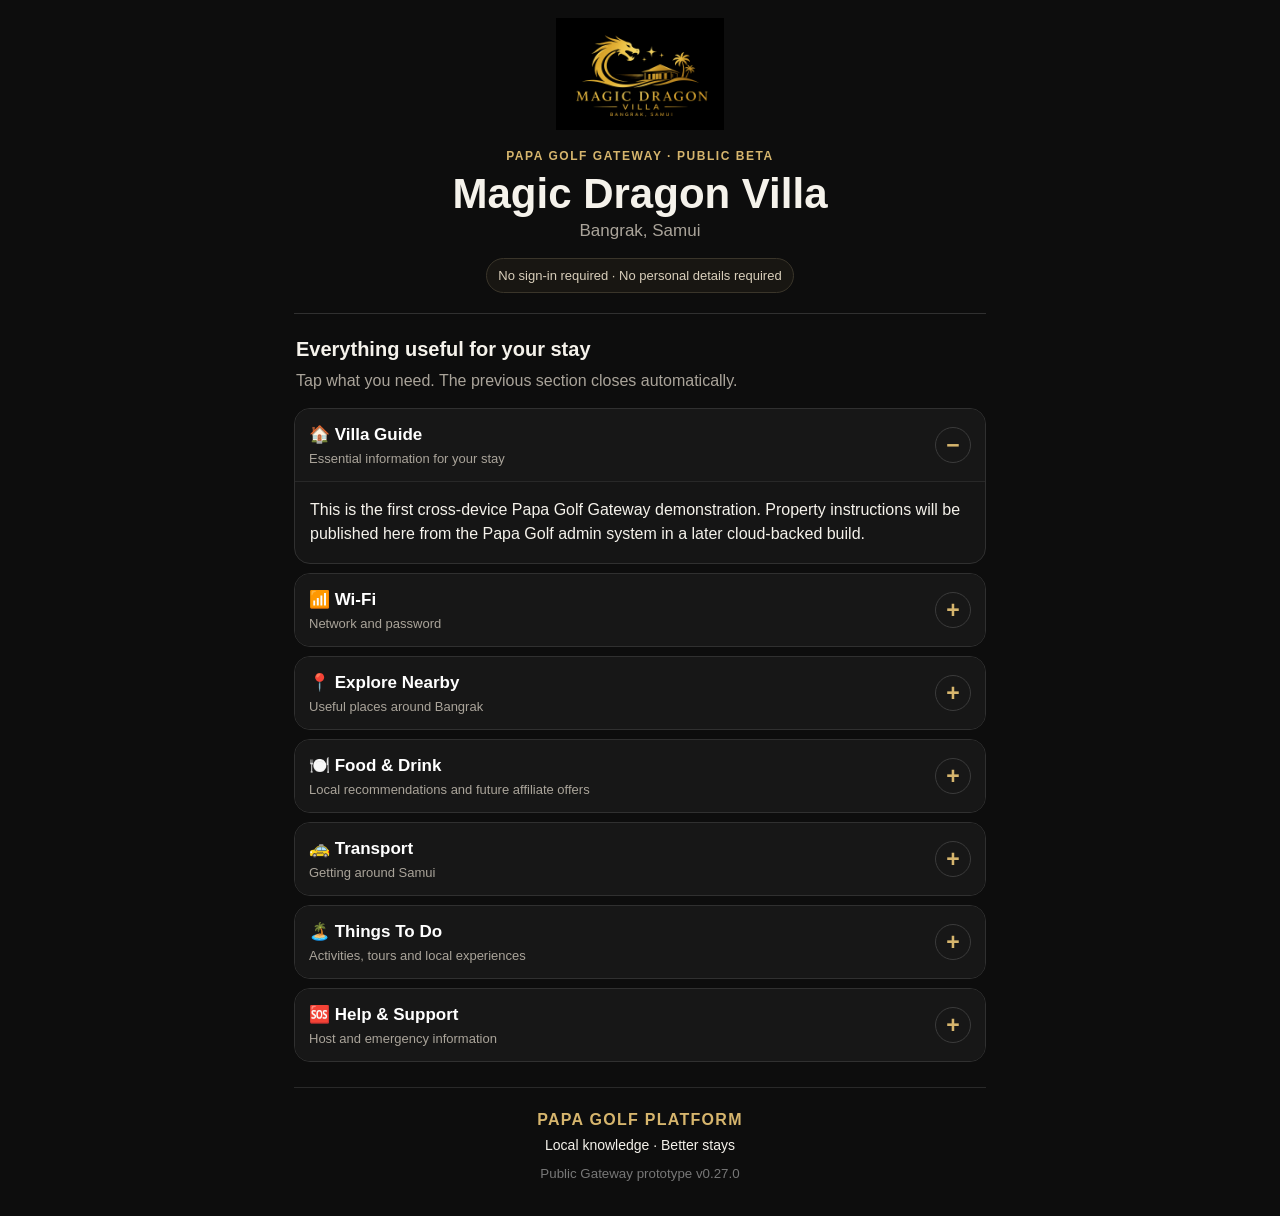
==== gateway-demo.html @ 20f24132 "Apply Papa Golf update" ====
<!doctype html><html lang="en"><head><meta charset="utf-8"><meta name="viewport" content="width=device-width,initial-scale=1,viewport-fit=cover"><meta name="theme-color" content="#0d0d0d"><title>Magic Dragon Villa · Papa Golf</title><link rel="stylesheet" href="gateway-demo.css?v=0.27.0"></head><body><main class="gateway-shell"><header class="gateway-hero"><img src="magic-dragon-villa-logo.png" alt="Magic Dragon Villa"><div class="kicker">PAPA GOLF GATEWAY · PUBLIC BETA</div><h1>Magic Dragon Villa</h1><p>Bangrak, Samui</p><div class="privacy-chip">No sign-in required · No personal details required</div></header><section class="intro"><h2>Everything useful for your stay</h2><p>Tap what you need. The previous section closes automatically.</p></section><nav id="gatewayMenu" class="gateway-menu" aria-label="Guest information"><article class="gate-section" data-open><button class="gate-toggle" type="button"><span><strong>🏠 Villa Guide</strong><small>Essential information for your stay</small></span><b>−</b></button><div class="gate-body"><p>This is the first cross-device Papa Golf Gateway demonstration. Property instructions will be published here from the Papa Golf admin system in a later cloud-backed build.</p></div></article><article class="gate-section"><button class="gate-toggle" type="button"><span><strong>📶 Wi-Fi</strong><small>Network and password</small></span><b>+</b></button><div class="gate-body"><div class="fact"><span>Network</span><strong>Papa Golf Guest</strong></div><div class="fact"><span>Password</span><strong>Shown on the villa card</strong></div></div></article><article class="gate-section"><button class="gate-toggle" type="button"><span><strong>📍 Explore Nearby</strong><small>Useful places around Bangrak</small></span><b>+</b></button><div class="gate-body"><p class="lead">Quick nearby searches centred on Magic Dragon Villa.</p><div class="action-grid"><a target="_blank" rel="noopener" href="https://www.google.com/maps/search/7-Eleven+Bangrak+Koh+Samui">Convenience stores</a><a target="_blank" rel="noopener" href="https://www.google.com/maps/search/pharmacy+Bangrak+Koh+Samui">Pharmacies</a><a target="_blank" rel="noopener" href="https://www.google.com/maps/search/petrol+Bangrak+Koh+Samui">Petrol</a><a target="_blank" rel="noopener" href="https://www.google.com/maps/search/ATM+Bangrak+Koh+Samui">ATMs</a></div><p class="note">Curated Papa Golf affiliate recommendations will replace generic searches as the Bangrak pilot grows.</p></div></article><article class="gate-section"><button class="gate-toggle" type="button"><span><strong>🍽️ Food & Drink</strong><small>Local recommendations and future affiliate offers</small></span><b>+</b></button><div class="gate-body"><p>During the Bangrak pilot this section will show selected local restaurants, bars and cafés—not an uncontrolled directory. Offers and promotions will be clearly labelled.</p></div></article><article class="gate-section"><button class="gate-toggle" type="button"><span><strong>🚕 Transport</strong><small>Getting around Samui</small></span><b>+</b></button><div class="gate-body"><p>Future Gateway versions will support approved taxis, vehicle hire, route information and direct navigation without requiring a guest account.</p></div></article><article class="gate-section"><button class="gate-toggle" type="button"><span><strong>🏝️ Things To Do</strong><small>Activities, tours and local experiences</small></span><b>+</b></button><div class="gate-body"><p>Activities will eventually be ranked using location, time, weather and the guest's optional preferences rather than simply showing the biggest list.</p></div></article><article class="gate-section"><button class="gate-toggle" type="button"><span><strong>🆘 Help & Support</strong><small>Host and emergency information</small></span><b>+</b></button><div class="gate-body"><p>This public test intentionally does not publish private host contact information. The production Gateway will expose only information approved for guests.</p></div></article></nav><footer><strong>PAPA GOLF PLATFORM</strong><span>Local knowledge · Better stays</span><small>Public Gateway prototype v0.27.0</small></footer></main><script src="gateway-demo.js?v=0.27.0"></script></body></html>
---- gateway-demo.css ----
:root{font-family:-apple-system,BlinkMacSystemFont,"SF Pro Text","Segoe UI",sans-serif;color:#f5f2eb;background:#0d0d0d;--gold:#d6b56d;--line:#303030;--muted:#aaa49a}*{box-sizing:border-box}body{margin:0;background:#0d0d0d;font-size:16px;line-height:1.5}.gateway-shell{width:min(720px,100%);margin:auto;padding:0 14px calc(32px + env(safe-area-inset-bottom))}.gateway-hero{text-align:center;padding:max(18px,env(safe-area-inset-top)) 8px 20px;border-bottom:1px solid var(--line)}.gateway-hero img{width:min(290px,82vw);height:112px;object-fit:contain}.kicker{margin-top:10px;color:var(--gold);font-size:12px;font-weight:900;letter-spacing:.13em}.gateway-hero h1{margin:7px 0 2px;font-size:clamp(30px,9vw,42px);line-height:1.05}.gateway-hero p{margin:0;color:var(--muted);font-size:17px}.privacy-chip{display:inline-block;margin-top:14px;padding:7px 11px;border:1px solid #3a352a;border-radius:999px;background:#181612;color:#d9cfbb;font-size:13px}.intro{padding:20px 2px 10px}.intro h2{font-size:20px;margin:0}.intro p{margin:5px 0;color:var(--muted)}.gateway-menu{display:grid;gap:9px}.gate-section{border:1px solid var(--line);border-radius:16px;overflow:hidden;background:#151515}.gate-toggle{width:100%;min-height:72px;padding:13px 14px;display:flex;justify-content:space-between;align-items:center;gap:12px;border:0;background:#171717;color:#fff;text-align:left;font:inherit}.gate-toggle span{display:grid;gap:3px}.gate-toggle strong{font-size:17px}.gate-toggle small{font-size:13px;line-height:1.3;color:var(--muted)}.gate-toggle b{width:36px;height:36px;display:grid;place-items:center;border:1px solid #3b3b3b;border-radius:50%;color:var(--gold);font-size:23px}.gate-body{display:none;padding:3px 15px 17px;border-top:1px solid #282828}.gate-section[data-open] .gate-body{display:block}.gate-body p{margin:13px 0 0}.fact{display:flex;justify-content:space-between;gap:16px;padding:14px 0;border-bottom:1px solid #2a2a2a}.fact:last-child{border-bottom:0}.fact span{color:var(--muted)}.fact strong{text-align:right;overflow-wrap:anywhere}.action-grid{display:grid;grid-template-columns:1fr 1fr;gap:9px;margin-top:13px}.action-grid a{min-height:50px;display:grid;place-items:center;padding:8px;border-radius:12px;background:var(--gold);color:#17120a;text-align:center;text-decoration:none;font-weight:850}.note{font-size:13px;color:var(--muted)}footer{display:grid;gap:3px;text-align:center;margin-top:25px;padding-top:20px;border-top:1px solid #292929}footer strong{color:var(--gold);letter-spacing:.08em}footer span{font-size:14px}footer small{margin-top:5px;color:#777}@media(max-width:430px){.action-grid{grid-template-columns:1fr}.gateway-shell{padding-left:12px;padding-right:12px}}
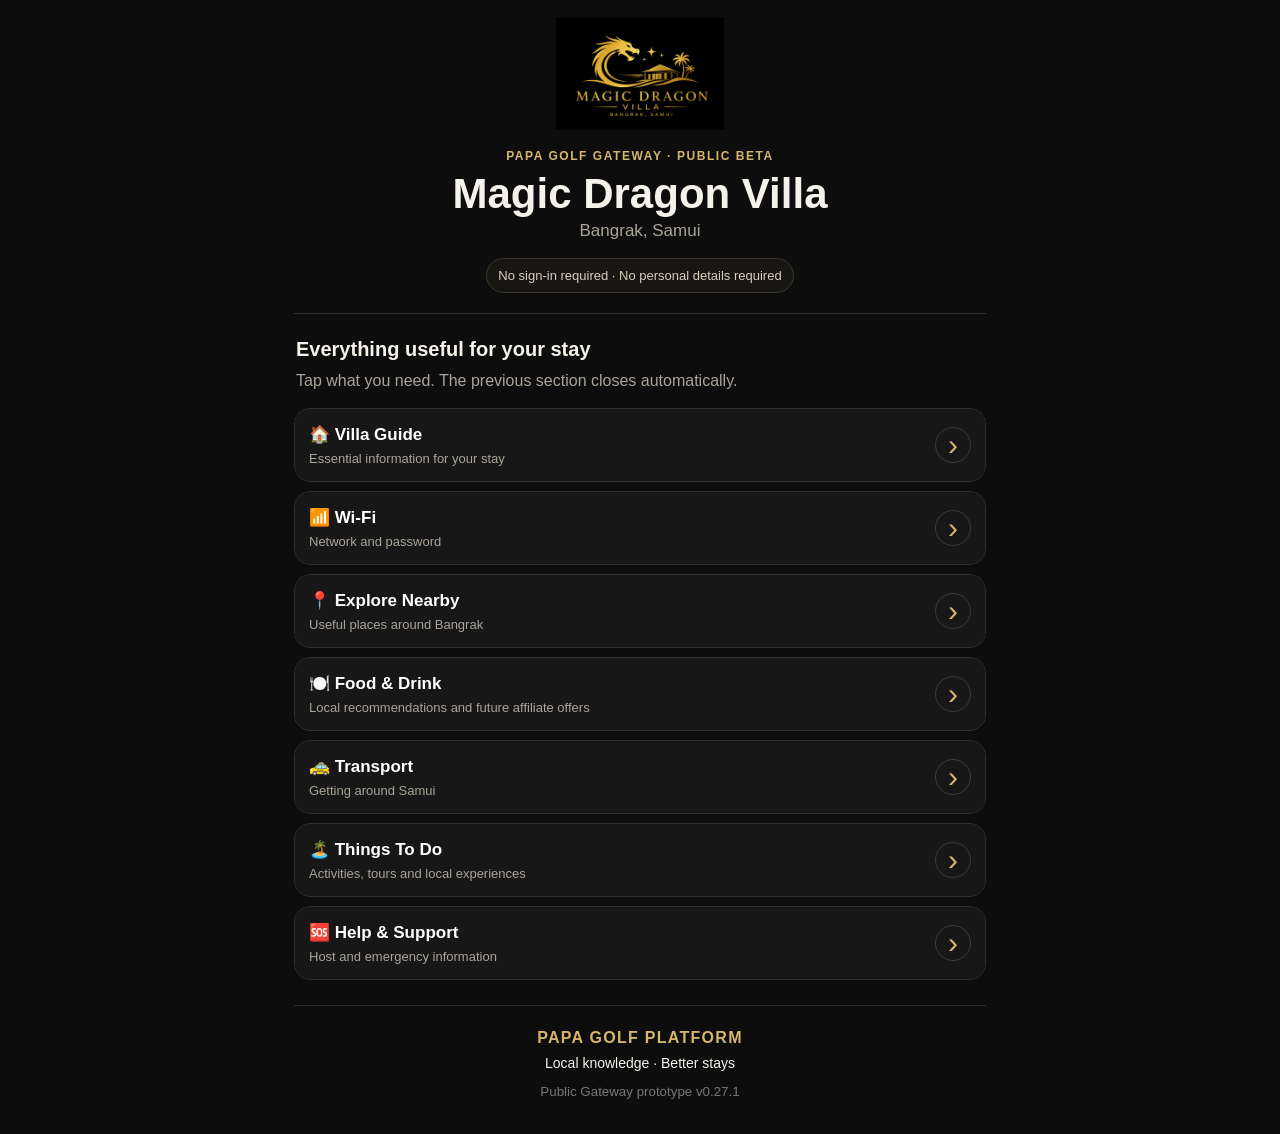
==== commit e24efe26: "Apply Papa Golf update" ====
--- a/gateway-demo.html
+++ b/gateway-demo.html
@@ -1 +1 @@
-<!doctype html><html lang="en"><head><meta charset="utf-8"><meta name="viewport" content="width=device-width,initial-scale=1,viewport-fit=cover"><meta name="theme-color" content="#0d0d0d"><title>Magic Dragon Villa · Papa Golf</title><link rel="stylesheet" href="gateway-demo.css?v=0.27.0"></head><body><main class="gateway-shell"><header class="gateway-hero"><img src="magic-dragon-villa-logo.png" alt="Magic Dragon Villa"><div class="kicker">PAPA GOLF GATEWAY · PUBLIC BETA</div><h1>Magic Dragon Villa</h1><p>Bangrak, Samui</p><div class="privacy-chip">No sign-in required · No personal details required</div></header><section class="intro"><h2>Everything useful for your stay</h2><p>Tap what you need. The previous section closes automatically.</p></section><nav id="gatewayMenu" class="gateway-menu" aria-label="Guest information"><article class="gate-section" data-open><button class="gate-toggle" type="button"><span><strong>🏠 Villa Guide</strong><small>Essential information for your stay</small></span><b>−</b></button><div class="gate-body"><p>This is the first cross-device Papa Golf Gateway demonstration. Property instructions will be published here from the Papa Golf admin system in a later cloud-backed build.</p></div></article><article class="gate-section"><button class="gate-toggle" type="button"><span><strong>📶 Wi-Fi</strong><small>Network and password</small></span><b>+</b></button><div class="gate-body"><div class="fact"><span>Network</span><strong>Papa Golf Guest</strong></div><div class="fact"><span>Password</span><strong>Shown on the villa card</strong></div></div></article><article class="gate-section"><button class="gate-toggle" type="button"><span><strong>📍 Explore Nearby</strong><small>Useful places around Bangrak</small></span><b>+</b></button><div class="gate-body"><p class="lead">Quick nearby searches centred on Magic Dragon Villa.</p><div class="action-grid"><a target="_blank" rel="noopener" href="https://www.google.com/maps/search/7-Eleven+Bangrak+Koh+Samui">Convenience stores</a><a target="_blank" rel="noopener" href="https://www.google.com/maps/search/pharmacy+Bangrak+Koh+Samui">Pharmacies</a><a target="_blank" rel="noopener" href="https://www.google.com/maps/search/petrol+Bangrak+Koh+Samui">Petrol</a><a target="_blank" rel="noopener" href="https://www.google.com/maps/search/ATM+Bangrak+Koh+Samui">ATMs</a></div><p class="note">Curated Papa Golf affiliate recommendations will replace generic searches as the Bangrak pilot grows.</p></div></article><article class="gate-section"><button class="gate-toggle" type="button"><span><strong>🍽️ Food & Drink</strong><small>Local recommendations and future affiliate offers</small></span><b>+</b></button><div class="gate-body"><p>During the Bangrak pilot this section will show selected local restaurants, bars and cafés—not an uncontrolled directory. Offers and promotions will be clearly labelled.</p></div></article><article class="gate-section"><button class="gate-toggle" type="button"><span><strong>🚕 Transport</strong><small>Getting around Samui</small></span><b>+</b></button><div class="gate-body"><p>Future Gateway versions will support approved taxis, vehicle hire, route information and direct navigation without requiring a guest account.</p></div></article><article class="gate-section"><button class="gate-toggle" type="button"><span><strong>🏝️ Things To Do</strong><small>Activities, tours and local experiences</small></span><b>+</b></button><div class="gate-body"><p>Activities will eventually be ranked using location, time, weather and the guest's optional preferences rather than simply showing the biggest list.</p></div></article><article class="gate-section"><button class="gate-toggle" type="button"><span><strong>🆘 Help & Support</strong><small>Host and emergency information</small></span><b>+</b></button><div class="gate-body"><p>This public test intentionally does not publish private host contact information. The production Gateway will expose only information approved for guests.</p></div></article></nav><footer><strong>PAPA GOLF PLATFORM</strong><span>Local knowledge · Better stays</span><small>Public Gateway prototype v0.27.0</small></footer></main><script src="gateway-demo.js?v=0.27.0"></script></body></html>+<!doctype html><html lang="en"><head><meta charset="utf-8"><meta name="viewport" content="width=device-width,initial-scale=1,viewport-fit=cover"><meta name="theme-color" content="#0d0d0d"><title>Magic Dragon Villa · Papa Golf</title><link rel="stylesheet" href="gateway-demo.css?v=0.27.1"></head><body><main class="gateway-shell"><header class="gateway-hero"><img src="magic-dragon-villa-logo.png" alt="Magic Dragon Villa"><div class="kicker">PAPA GOLF GATEWAY · PUBLIC BETA</div><h1>Magic Dragon Villa</h1><p>Bangrak, Samui</p><div class="privacy-chip">No sign-in required · No personal details required</div></header><section class="intro"><h2>Everything useful for your stay</h2><p>Tap what you need. The previous section closes automatically.</p></section><nav id="gatewayMenu" class="gateway-menu" aria-label="Guest information"><article class="gate-section"><button class="gate-toggle" type="button"><span><strong>🏠 Villa Guide</strong><small>Essential information for your stay</small></span><b>›</b></button><div class="gate-body"><p>This is the first cross-device Papa Golf Gateway demonstration. Property instructions will be published here from the Papa Golf admin system in a later cloud-backed build.</p></div></article><article class="gate-section"><button class="gate-toggle" type="button"><span><strong>📶 Wi-Fi</strong><small>Network and password</small></span><b>›</b></button><div class="gate-body"><div class="fact"><span>Network</span><strong>Papa Golf Guest</strong></div><div class="fact"><span>Password</span><strong>Shown on the villa card</strong></div></div></article><article class="gate-section"><button class="gate-toggle" type="button"><span><strong>📍 Explore Nearby</strong><small>Useful places around Bangrak</small></span><b>›</b></button><div class="gate-body"><p class="lead">Quick nearby searches centred on Magic Dragon Villa.</p><div class="action-grid"><a target="_blank" rel="noopener" href="https://www.google.com/maps/search/7-Eleven+Bangrak+Koh+Samui">Convenience stores</a><a target="_blank" rel="noopener" href="https://www.google.com/maps/search/pharmacy+Bangrak+Koh+Samui">Pharmacies</a><a target="_blank" rel="noopener" href="https://www.google.com/maps/search/petrol+Bangrak+Koh+Samui">Petrol</a><a target="_blank" rel="noopener" href="https://www.google.com/maps/search/ATM+Bangrak+Koh+Samui">ATMs</a></div><p class="note">Curated Papa Golf affiliate recommendations will replace generic searches as the Bangrak pilot grows.</p></div></article><article class="gate-section"><button class="gate-toggle" type="button"><span><strong>🍽️ Food & Drink</strong><small>Local recommendations and future affiliate offers</small></span><b>›</b></button><div class="gate-body"><p>During the Bangrak pilot this section will show selected local restaurants, bars and cafés—not an uncontrolled directory. Offers and promotions will be clearly labelled.</p></div></article><article class="gate-section"><button class="gate-toggle" type="button"><span><strong>🚕 Transport</strong><small>Getting around Samui</small></span><b>›</b></button><div class="gate-body"><p>Future Gateway versions will support approved taxis, vehicle hire, route information and direct navigation without requiring a guest account.</p></div></article><article class="gate-section"><button class="gate-toggle" type="button"><span><strong>🏝️ Things To Do</strong><small>Activities, tours and local experiences</small></span><b>›</b></button><div class="gate-body"><p>Activities will eventually be ranked using location, time, weather and the guest's optional preferences rather than simply showing the biggest list.</p></div></article><article class="gate-section"><button class="gate-toggle" type="button"><span><strong>🆘 Help & Support</strong><small>Host and emergency information</small></span><b>›</b></button><div class="gate-body"><p>This public test intentionally does not publish private host contact information. The production Gateway will expose only information approved for guests.</p></div></article></nav><footer><strong>PAPA GOLF PLATFORM</strong><span>Local knowledge · Better stays</span><small>Public Gateway prototype v0.27.1</small></footer></main><script src="gateway-demo.js?v=0.27.1"></script></body></html>
--- a/gateway-demo.css
+++ b/gateway-demo.css
@@ -1 +1,2 @@
-:root{font-family:-apple-system,BlinkMacSystemFont,"SF Pro Text","Segoe UI",sans-serif;color:#f5f2eb;background:#0d0d0d;--gold:#d6b56d;--line:#303030;--muted:#aaa49a}*{box-sizing:border-box}body{margin:0;background:#0d0d0d;font-size:16px;line-height:1.5}.gateway-shell{width:min(720px,100%);margin:auto;padding:0 14px calc(32px + env(safe-area-inset-bottom))}.gateway-hero{text-align:center;padding:max(18px,env(safe-area-inset-top)) 8px 20px;border-bottom:1px solid var(--line)}.gateway-hero img{width:min(290px,82vw);height:112px;object-fit:contain}.kicker{margin-top:10px;color:var(--gold);font-size:12px;font-weight:900;letter-spacing:.13em}.gateway-hero h1{margin:7px 0 2px;font-size:clamp(30px,9vw,42px);line-height:1.05}.gateway-hero p{margin:0;color:var(--muted);font-size:17px}.privacy-chip{display:inline-block;margin-top:14px;padding:7px 11px;border:1px solid #3a352a;border-radius:999px;background:#181612;color:#d9cfbb;font-size:13px}.intro{padding:20px 2px 10px}.intro h2{font-size:20px;margin:0}.intro p{margin:5px 0;color:var(--muted)}.gateway-menu{display:grid;gap:9px}.gate-section{border:1px solid var(--line);border-radius:16px;overflow:hidden;background:#151515}.gate-toggle{width:100%;min-height:72px;padding:13px 14px;display:flex;justify-content:space-between;align-items:center;gap:12px;border:0;background:#171717;color:#fff;text-align:left;font:inherit}.gate-toggle span{display:grid;gap:3px}.gate-toggle strong{font-size:17px}.gate-toggle small{font-size:13px;line-height:1.3;color:var(--muted)}.gate-toggle b{width:36px;height:36px;display:grid;place-items:center;border:1px solid #3b3b3b;border-radius:50%;color:var(--gold);font-size:23px}.gate-body{display:none;padding:3px 15px 17px;border-top:1px solid #282828}.gate-section[data-open] .gate-body{display:block}.gate-body p{margin:13px 0 0}.fact{display:flex;justify-content:space-between;gap:16px;padding:14px 0;border-bottom:1px solid #2a2a2a}.fact:last-child{border-bottom:0}.fact span{color:var(--muted)}.fact strong{text-align:right;overflow-wrap:anywhere}.action-grid{display:grid;grid-template-columns:1fr 1fr;gap:9px;margin-top:13px}.action-grid a{min-height:50px;display:grid;place-items:center;padding:8px;border-radius:12px;background:var(--gold);color:#17120a;text-align:center;text-decoration:none;font-weight:850}.note{font-size:13px;color:var(--muted)}footer{display:grid;gap:3px;text-align:center;margin-top:25px;padding-top:20px;border-top:1px solid #292929}footer strong{color:var(--gold);letter-spacing:.08em}footer span{font-size:14px}footer small{margin-top:5px;color:#777}@media(max-width:430px){.action-grid{grid-template-columns:1fr}.gateway-shell{padding-left:12px;padding-right:12px}}+:root{font-family:-apple-system,BlinkMacSystemFont,"SF Pro Text","Segoe UI",sans-serif;color:#f5f2eb;background:#0d0d0d;--gold:#d6b56d;--line:#303030;--muted:#aaa49a}*{box-sizing:border-box}body{margin:0;background:#0d0d0d;font-size:16px;line-height:1.5}.gateway-shell{width:min(720px,100%);margin:auto;padding:0 14px calc(32px + env(safe-area-inset-bottom))}.gateway-hero{text-align:center;padding:max(18px,env(safe-area-inset-top)) 8px 20px;border-bottom:1px solid var(--line)}.gateway-hero img{width:min(290px,82vw);height:112px;object-fit:contain}.kicker{margin-top:10px;color:var(--gold);font-size:12px;font-weight:900;letter-spacing:.13em}.gateway-hero h1{margin:7px 0 2px;font-size:clamp(30px,9vw,42px);line-height:1.05}.gateway-hero p{margin:0;color:var(--muted);font-size:17px}.privacy-chip{display:inline-block;margin-top:14px;padding:7px 11px;border:1px solid #3a352a;border-radius:999px;background:#181612;color:#d9cfbb;font-size:13px}.intro{padding:20px 2px 10px}.intro h2{font-size:20px;margin:0}.intro p{margin:5px 0;color:var(--muted)}.gateway-menu{display:grid;gap:9px}.gate-section{border:1px solid var(--line);border-radius:16px;overflow:hidden;background:#151515}.gate-toggle{width:100%;min-height:72px;padding:13px 14px;display:flex;justify-content:space-between;align-items:center;gap:12px;border:0;background:#171717;color:#fff;text-align:left;font:inherit}.gate-toggle span{display:grid;gap:3px}.gate-toggle strong{font-size:17px}.gate-toggle small{font-size:13px;line-height:1.3;color:var(--muted)}.gate-toggle b{width:36px;height:36px;display:grid;place-items:center;border:1px solid #3b3b3b;border-radius:50%;color:var(--gold);font-size:23px}.gate-body{display:none;padding:3px 15px 17px;border-top:1px solid #282828}.gate-section[data-open] .gate-body{display:block}.gate-body p{margin:13px 0 0}.fact{display:flex;justify-content:space-between;gap:16px;padding:14px 0;border-bottom:1px solid #2a2a2a}.fact:last-child{border-bottom:0}.fact span{color:var(--muted)}.fact strong{text-align:right;overflow-wrap:anywhere}.action-grid{display:grid;grid-template-columns:1fr 1fr;gap:9px;margin-top:13px}.action-grid a{min-height:50px;display:grid;place-items:center;padding:8px;border-radius:12px;background:var(--gold);color:#17120a;text-align:center;text-decoration:none;font-weight:850}.note{font-size:13px;color:var(--muted)}footer{display:grid;gap:3px;text-align:center;margin-top:25px;padding-top:20px;border-top:1px solid #292929}footer strong{color:var(--gold);letter-spacing:.08em}footer span{font-size:14px}footer small{margin-top:5px;color:#777}@media(max-width:430px){.action-grid{grid-template-columns:1fr}.gateway-shell{padding-left:12px;padding-right:12px}}
+.gate-toggle b{font-size:30px;line-height:1;font-weight:500;min-width:28px;text-align:center}
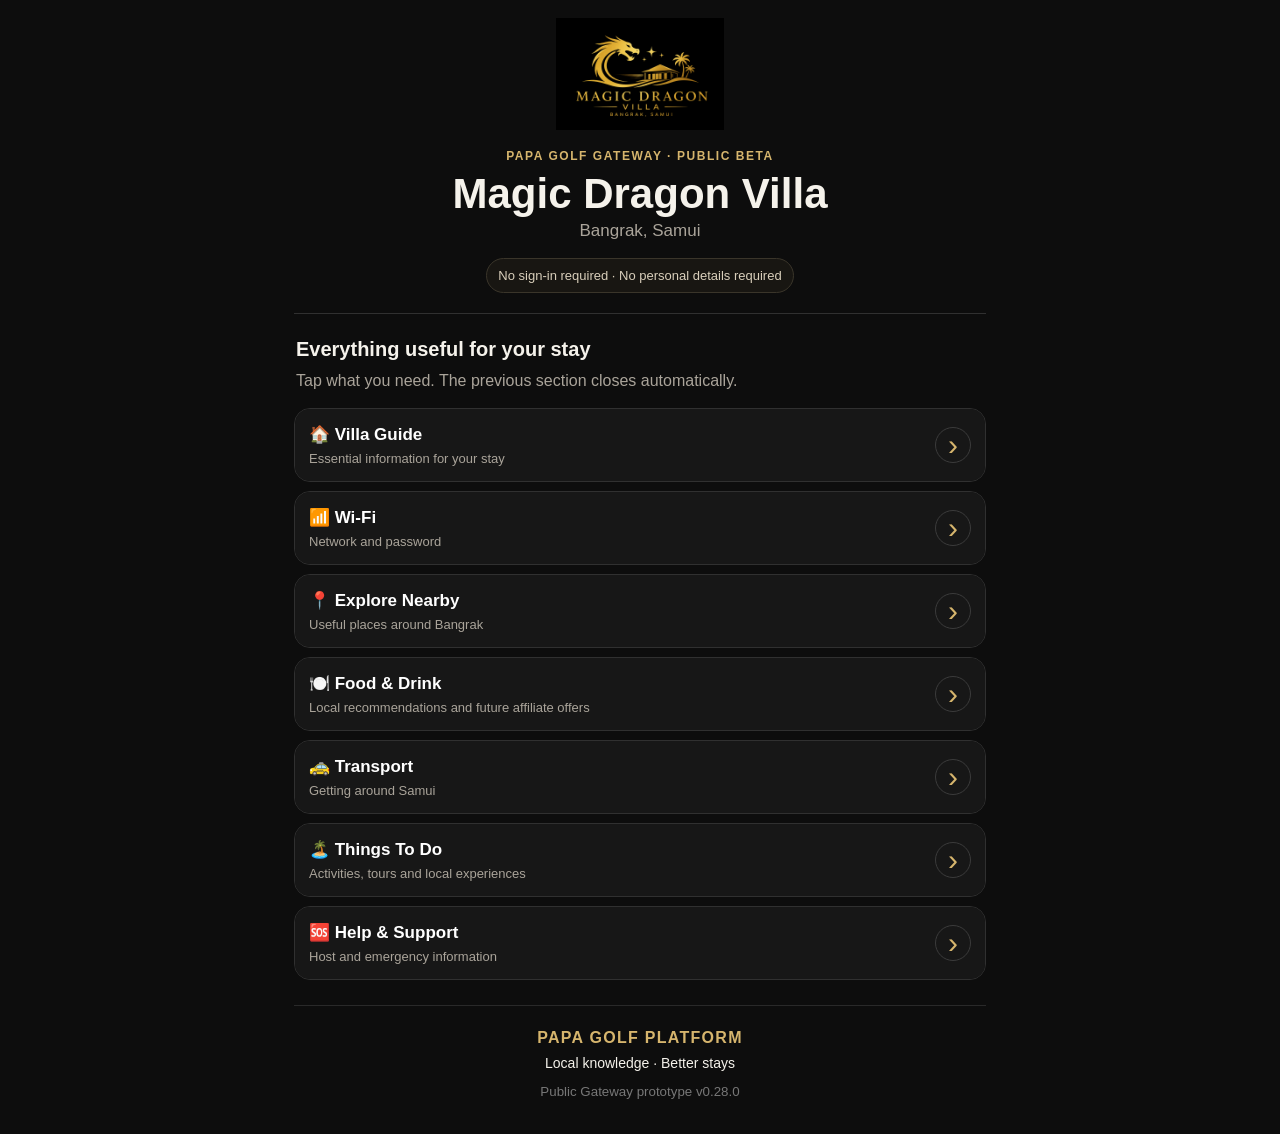
==== commit 6b792230: "Apply Papa Golf update" ====
--- a/gateway-demo.html
+++ b/gateway-demo.html
@@ -1 +1 @@
-<!doctype html><html lang="en"><head><meta charset="utf-8"><meta name="viewport" content="width=device-width,initial-scale=1,viewport-fit=cover"><meta name="theme-color" content="#0d0d0d"><title>Magic Dragon Villa · Papa Golf</title><link rel="stylesheet" href="gateway-demo.css?v=0.27.1"></head><body><main class="gateway-shell"><header class="gateway-hero"><img src="magic-dragon-villa-logo.png" alt="Magic Dragon Villa"><div class="kicker">PAPA GOLF GATEWAY · PUBLIC BETA</div><h1>Magic Dragon Villa</h1><p>Bangrak, Samui</p><div class="privacy-chip">No sign-in required · No personal details required</div></header><section class="intro"><h2>Everything useful for your stay</h2><p>Tap what you need. The previous section closes automatically.</p></section><nav id="gatewayMenu" class="gateway-menu" aria-label="Guest information"><article class="gate-section"><button class="gate-toggle" type="button"><span><strong>🏠 Villa Guide</strong><small>Essential information for your stay</small></span><b>›</b></button><div class="gate-body"><p>This is the first cross-device Papa Golf Gateway demonstration. Property instructions will be published here from the Papa Golf admin system in a later cloud-backed build.</p></div></article><article class="gate-section"><button class="gate-toggle" type="button"><span><strong>📶 Wi-Fi</strong><small>Network and password</small></span><b>›</b></button><div class="gate-body"><div class="fact"><span>Network</span><strong>Papa Golf Guest</strong></div><div class="fact"><span>Password</span><strong>Shown on the villa card</strong></div></div></article><article class="gate-section"><button class="gate-toggle" type="button"><span><strong>📍 Explore Nearby</strong><small>Useful places around Bangrak</small></span><b>›</b></button><div class="gate-body"><p class="lead">Quick nearby searches centred on Magic Dragon Villa.</p><div class="action-grid"><a target="_blank" rel="noopener" href="https://www.google.com/maps/search/7-Eleven+Bangrak+Koh+Samui">Convenience stores</a><a target="_blank" rel="noopener" href="https://www.google.com/maps/search/pharmacy+Bangrak+Koh+Samui">Pharmacies</a><a target="_blank" rel="noopener" href="https://www.google.com/maps/search/petrol+Bangrak+Koh+Samui">Petrol</a><a target="_blank" rel="noopener" href="https://www.google.com/maps/search/ATM+Bangrak+Koh+Samui">ATMs</a></div><p class="note">Curated Papa Golf affiliate recommendations will replace generic searches as the Bangrak pilot grows.</p></div></article><article class="gate-section"><button class="gate-toggle" type="button"><span><strong>🍽️ Food & Drink</strong><small>Local recommendations and future affiliate offers</small></span><b>›</b></button><div class="gate-body"><p>During the Bangrak pilot this section will show selected local restaurants, bars and cafés—not an uncontrolled directory. Offers and promotions will be clearly labelled.</p></div></article><article class="gate-section"><button class="gate-toggle" type="button"><span><strong>🚕 Transport</strong><small>Getting around Samui</small></span><b>›</b></button><div class="gate-body"><p>Future Gateway versions will support approved taxis, vehicle hire, route information and direct navigation without requiring a guest account.</p></div></article><article class="gate-section"><button class="gate-toggle" type="button"><span><strong>🏝️ Things To Do</strong><small>Activities, tours and local experiences</small></span><b>›</b></button><div class="gate-body"><p>Activities will eventually be ranked using location, time, weather and the guest's optional preferences rather than simply showing the biggest list.</p></div></article><article class="gate-section"><button class="gate-toggle" type="button"><span><strong>🆘 Help & Support</strong><small>Host and emergency information</small></span><b>›</b></button><div class="gate-body"><p>This public test intentionally does not publish private host contact information. The production Gateway will expose only information approved for guests.</p></div></article></nav><footer><strong>PAPA GOLF PLATFORM</strong><span>Local knowledge · Better stays</span><small>Public Gateway prototype v0.27.1</small></footer></main><script src="gateway-demo.js?v=0.27.1"></script></body></html>+<!doctype html><html lang="en"><head><meta charset="utf-8"><meta name="viewport" content="width=device-width,initial-scale=1,viewport-fit=cover"><meta name="theme-color" content="#0d0d0d"><title>Magic Dragon Villa · Papa Golf</title><link rel="stylesheet" href="gateway-demo.css?v=0.28.0"></head><body><main class="gateway-shell"><header class="gateway-hero"><img src="magic-dragon-villa-logo.png" alt="Magic Dragon Villa"><div class="kicker">PAPA GOLF GATEWAY · PUBLIC BETA</div><h1>Magic Dragon Villa</h1><p>Bangrak, Samui</p><div class="privacy-chip">No sign-in required · No personal details required</div></header><section class="intro"><h2>Everything useful for your stay</h2><p>Tap what you need. The previous section closes automatically.</p></section><nav id="gatewayMenu" class="gateway-menu" aria-label="Guest information"><article class="gate-section"><button class="gate-toggle" type="button"><span><strong>🏠 Villa Guide</strong><small>Essential information for your stay</small></span><b>›</b></button><div class="gate-body"><p>This is the first cross-device Papa Golf Gateway demonstration. Property instructions will be published here from the Papa Golf admin system in a later cloud-backed build.</p></div></article><article class="gate-section"><button class="gate-toggle" type="button"><span><strong>📶 Wi-Fi</strong><small>Network and password</small></span><b>›</b></button><div class="gate-body"><div class="fact"><span>Network</span><strong>Papa Golf Guest</strong></div><div class="fact"><span>Password</span><strong>Shown on the villa card</strong></div></div></article><article class="gate-section"><button class="gate-toggle" type="button"><span><strong>📍 Explore Nearby</strong><small>Useful places around Bangrak</small></span><b>›</b></button><div class="gate-body"><p class="lead">Quick nearby searches centred on Magic Dragon Villa.</p><div class="action-grid"><a target="_blank" rel="noopener" href="https://www.google.com/maps/search/7-Eleven+Bangrak+Koh+Samui">Convenience stores</a><a target="_blank" rel="noopener" href="https://www.google.com/maps/search/pharmacy+Bangrak+Koh+Samui">Pharmacies</a><a target="_blank" rel="noopener" href="https://www.google.com/maps/search/petrol+Bangrak+Koh+Samui">Petrol</a><a target="_blank" rel="noopener" href="https://www.google.com/maps/search/ATM+Bangrak+Koh+Samui">ATMs</a></div><p class="note">Curated Papa Golf affiliate recommendations will replace generic searches as the Bangrak pilot grows.</p></div></article><article class="gate-section"><button class="gate-toggle" type="button"><span><strong>🍽️ Food & Drink</strong><small>Local recommendations and future affiliate offers</small></span><b>›</b></button><div class="gate-body"><p>During the Bangrak pilot this section will show selected local restaurants, bars and cafés—not an uncontrolled directory. Offers and promotions will be clearly labelled.</p></div></article><article class="gate-section"><button class="gate-toggle" type="button"><span><strong>🚕 Transport</strong><small>Getting around Samui</small></span><b>›</b></button><div class="gate-body"><p>Future Gateway versions will support approved taxis, vehicle hire, route information and direct navigation without requiring a guest account.</p></div></article><article class="gate-section"><button class="gate-toggle" type="button"><span><strong>🏝️ Things To Do</strong><small>Activities, tours and local experiences</small></span><b>›</b></button><div class="gate-body"><p>Activities will eventually be ranked using location, time, weather and the guest's optional preferences rather than simply showing the biggest list.</p></div></article><article class="gate-section"><button class="gate-toggle" type="button"><span><strong>🆘 Help & Support</strong><small>Host and emergency information</small></span><b>›</b></button><div class="gate-body"><p>This public test intentionally does not publish private host contact information. The production Gateway will expose only information approved for guests.</p></div></article></nav><footer><strong>PAPA GOLF PLATFORM</strong><span>Local knowledge · Better stays</span><small>Public Gateway prototype v0.28.0</small></footer></main><script src="gateway-demo.js?v=0.28.0"></script></body></html>
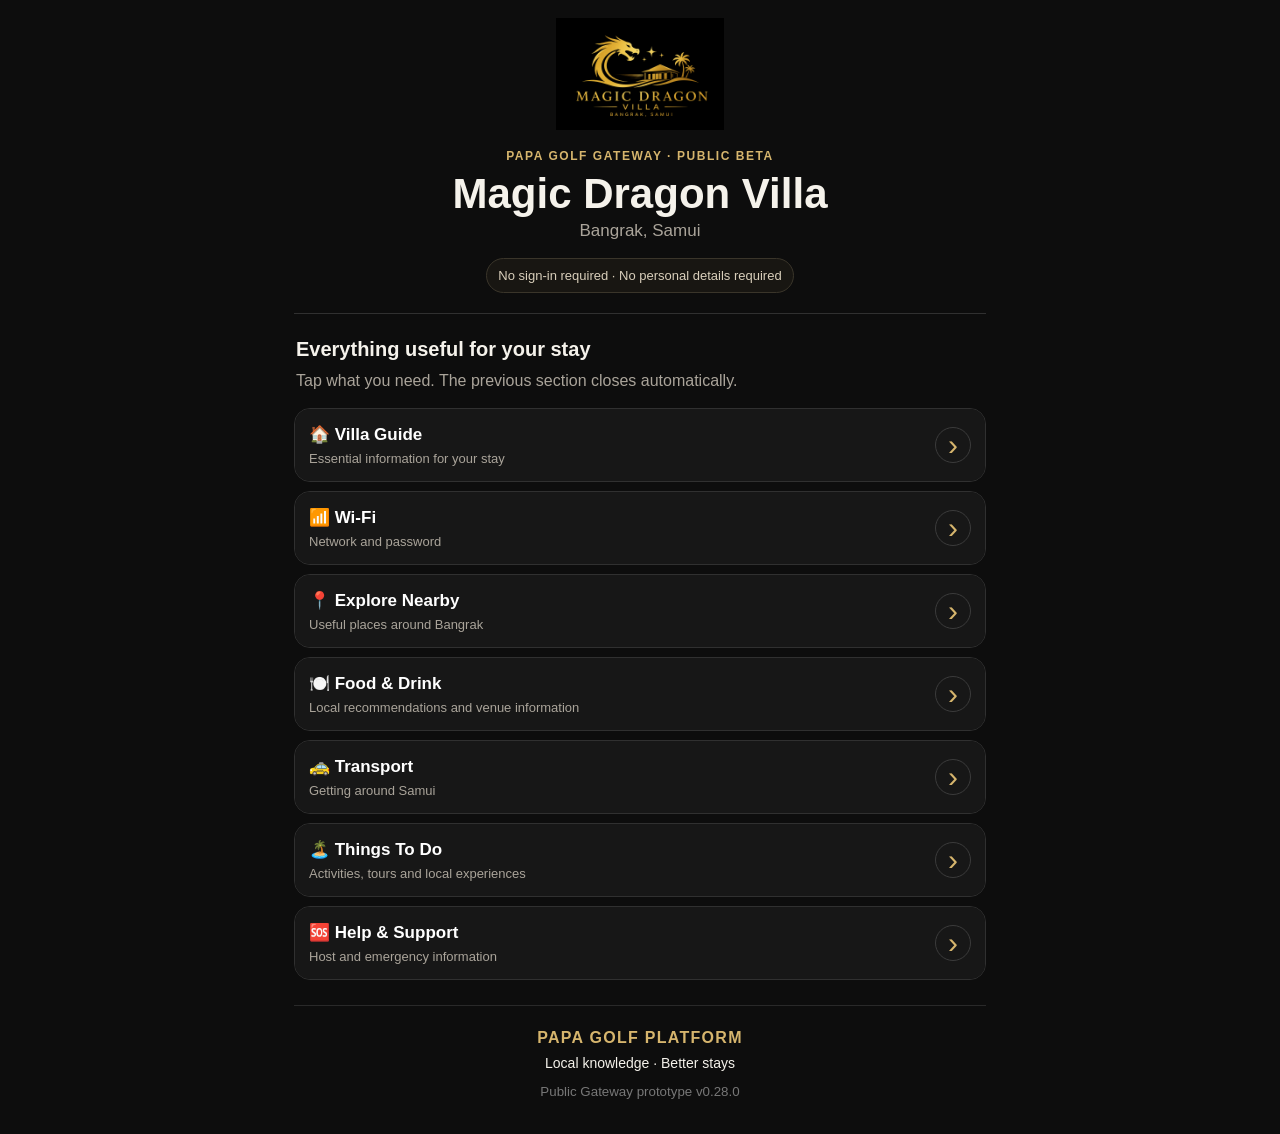
==== commit 0a1ba917: "Apply Papa Golf update" ====
--- a/gateway-demo.html
+++ b/gateway-demo.html
@@ -1 +1 @@
-<!doctype html><html lang="en"><head><meta charset="utf-8"><meta name="viewport" content="width=device-width,initial-scale=1,viewport-fit=cover"><meta name="theme-color" content="#0d0d0d"><title>Magic Dragon Villa · Papa Golf</title><link rel="stylesheet" href="gateway-demo.css?v=0.28.0"></head><body><main class="gateway-shell"><header class="gateway-hero"><img src="magic-dragon-villa-logo.png" alt="Magic Dragon Villa"><div class="kicker">PAPA GOLF GATEWAY · PUBLIC BETA</div><h1>Magic Dragon Villa</h1><p>Bangrak, Samui</p><div class="privacy-chip">No sign-in required · No personal details required</div></header><section class="intro"><h2>Everything useful for your stay</h2><p>Tap what you need. The previous section closes automatically.</p></section><nav id="gatewayMenu" class="gateway-menu" aria-label="Guest information"><article class="gate-section"><button class="gate-toggle" type="button"><span><strong>🏠 Villa Guide</strong><small>Essential information for your stay</small></span><b>›</b></button><div class="gate-body"><p>This is the first cross-device Papa Golf Gateway demonstration. Property instructions will be published here from the Papa Golf admin system in a later cloud-backed build.</p></div></article><article class="gate-section"><button class="gate-toggle" type="button"><span><strong>📶 Wi-Fi</strong><small>Network and password</small></span><b>›</b></button><div class="gate-body"><div class="fact"><span>Network</span><strong>Papa Golf Guest</strong></div><div class="fact"><span>Password</span><strong>Shown on the villa card</strong></div></div></article><article class="gate-section"><button class="gate-toggle" type="button"><span><strong>📍 Explore Nearby</strong><small>Useful places around Bangrak</small></span><b>›</b></button><div class="gate-body"><p class="lead">Quick nearby searches centred on Magic Dragon Villa.</p><div class="action-grid"><a target="_blank" rel="noopener" href="https://www.google.com/maps/search/7-Eleven+Bangrak+Koh+Samui">Convenience stores</a><a target="_blank" rel="noopener" href="https://www.google.com/maps/search/pharmacy+Bangrak+Koh+Samui">Pharmacies</a><a target="_blank" rel="noopener" href="https://www.google.com/maps/search/petrol+Bangrak+Koh+Samui">Petrol</a><a target="_blank" rel="noopener" href="https://www.google.com/maps/search/ATM+Bangrak+Koh+Samui">ATMs</a></div><p class="note">Curated Papa Golf affiliate recommendations will replace generic searches as the Bangrak pilot grows.</p></div></article><article class="gate-section"><button class="gate-toggle" type="button"><span><strong>🍽️ Food & Drink</strong><small>Local recommendations and future affiliate offers</small></span><b>›</b></button><div class="gate-body"><p>During the Bangrak pilot this section will show selected local restaurants, bars and cafés—not an uncontrolled directory. Offers and promotions will be clearly labelled.</p></div></article><article class="gate-section"><button class="gate-toggle" type="button"><span><strong>🚕 Transport</strong><small>Getting around Samui</small></span><b>›</b></button><div class="gate-body"><p>Future Gateway versions will support approved taxis, vehicle hire, route information and direct navigation without requiring a guest account.</p></div></article><article class="gate-section"><button class="gate-toggle" type="button"><span><strong>🏝️ Things To Do</strong><small>Activities, tours and local experiences</small></span><b>›</b></button><div class="gate-body"><p>Activities will eventually be ranked using location, time, weather and the guest's optional preferences rather than simply showing the biggest list.</p></div></article><article class="gate-section"><button class="gate-toggle" type="button"><span><strong>🆘 Help & Support</strong><small>Host and emergency information</small></span><b>›</b></button><div class="gate-body"><p>This public test intentionally does not publish private host contact information. The production Gateway will expose only information approved for guests.</p></div></article></nav><footer><strong>PAPA GOLF PLATFORM</strong><span>Local knowledge · Better stays</span><small>Public Gateway prototype v0.28.0</small></footer></main><script src="gateway-demo.js?v=0.28.0"></script></body></html>+<!doctype html><html lang="en"><head><meta charset="utf-8"><meta name="viewport" content="width=device-width,initial-scale=1,viewport-fit=cover"><meta name="theme-color" content="#0d0d0d"><title>Magic Dragon Villa · Papa Golf</title><link rel="stylesheet" href="gateway-demo.css?v=0.28.0"></head><body><main class="gateway-shell"><header class="gateway-hero"><img src="magic-dragon-villa-logo.png" alt="Magic Dragon Villa"><div class="kicker">PAPA GOLF GATEWAY · PUBLIC BETA</div><h1>Magic Dragon Villa</h1><p>Bangrak, Samui</p><div class="privacy-chip">No sign-in required · No personal details required</div></header><section class="intro"><h2>Everything useful for your stay</h2><p>Tap what you need. The previous section closes automatically.</p></section><nav id="gatewayMenu" class="gateway-menu" aria-label="Guest information"><article class="gate-section"><button class="gate-toggle" type="button"><span><strong>🏠 Villa Guide</strong><small>Essential information for your stay</small></span><b>›</b></button><div class="gate-body"><p>Property instructions and useful stay information are presented here through the Papa Golf Gateway.</p></div></article><article class="gate-section"><button class="gate-toggle" type="button"><span><strong>📶 Wi-Fi</strong><small>Network and password</small></span><b>›</b></button><div class="gate-body"><div class="fact"><span>Network</span><strong>Papa Golf Guest</strong></div><div class="fact"><span>Password</span><strong>Shown on the villa card</strong></div></div></article><article class="gate-section"><button class="gate-toggle" type="button"><span><strong>📍 Explore Nearby</strong><small>Useful places around Bangrak</small></span><b>›</b></button><div class="gate-body"><p class="lead">Quick nearby searches centred on Magic Dragon Villa.</p><div class="action-grid"><a target="_blank" rel="noopener" href="https://www.google.com/maps/search/7-Eleven+Bangrak+Koh+Samui">Convenience stores</a><a target="_blank" rel="noopener" href="https://www.google.com/maps/search/pharmacy+Bangrak+Koh+Samui">Pharmacies</a><a target="_blank" rel="noopener" href="https://www.google.com/maps/search/petrol+Bangrak+Koh+Samui">Petrol</a><a target="_blank" rel="noopener" href="https://www.google.com/maps/search/ATM+Bangrak+Koh+Samui">ATMs</a></div><p class="note">Papa Golf can present curated local recommendations alongside useful nearby searches.</p></div></article><article class="gate-section"><button class="gate-toggle" type="button"><span><strong>🍽️ Food & Drink</strong><small>Local recommendations and venue information</small></span><b>›</b></button><div class="gate-body"><p>Selected local restaurants, bars and cafés can be presented here with clearly labelled venue information and promotions.</p></div></article><article class="gate-section"><button class="gate-toggle" type="button"><span><strong>🚕 Transport</strong><small>Getting around Samui</small></span><b>›</b></button><div class="gate-body"><p>Transport information can include approved services, vehicle hire, routes and direct navigation.</p></div></article><article class="gate-section"><button class="gate-toggle" type="button"><span><strong>🏝️ Things To Do</strong><small>Activities, tours and local experiences</small></span><b>›</b></button><div class="gate-body"><p>Activities and experiences can be presented with concise local context to help guests choose what suits them.</p></div></article><article class="gate-section"><button class="gate-toggle" type="button"><span><strong>🆘 Help & Support</strong><small>Host and emergency information</small></span><b>›</b></button><div class="gate-body"><p>Only information approved for guests is shown on the public Gateway.</p></div></article></nav><footer><strong>PAPA GOLF PLATFORM</strong><span>Local knowledge · Better stays</span><small>Public Gateway prototype v0.28.0</small></footer></main><script src="gateway-demo.js?v=0.28.0"></script></body></html>
